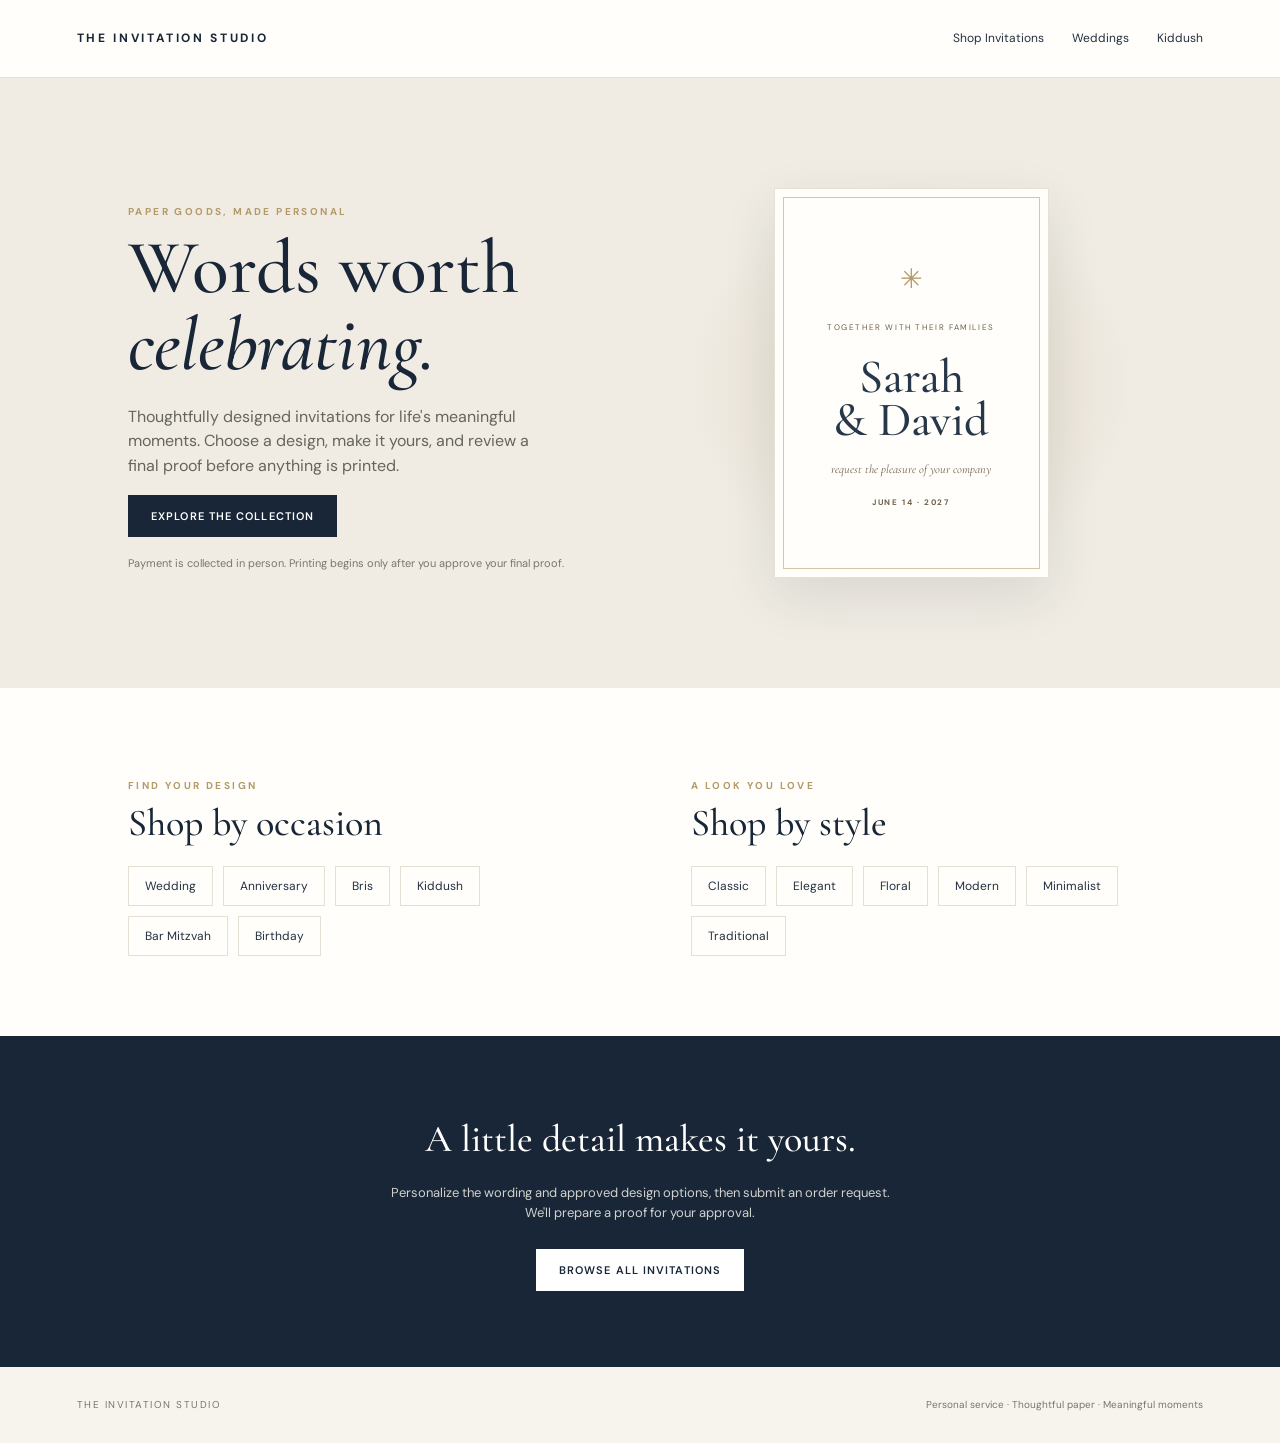
==== index.html @ a84685f5 "Initial commit" ====
<!doctype html>
<html lang="en"><head><meta charset="utf-8"><meta name="viewport" content="width=device-width,initial-scale=1">
<title>The Invitation Studio</title><link rel="stylesheet" href="assets/css/site.css"></head>
<body><header class="site-header"><a class="brand" href="index.html">THE INVITATION STUDIO</a><nav><a href="catalog/">Shop Invitations</a><a href="catalog/?occasion=Wedding">Weddings</a><a href="catalog/?occasion=Kiddush">Kiddush</a></nav></header>
<main><section class="hero"><div class="hero-copy"><p class="eyebrow">PAPER GOODS, MADE PERSONAL</p><h1>Words worth<br><em>celebrating.</em></h1><p>Thoughtfully designed invitations for life's meaningful moments. Choose a design, make it yours, and review a final proof before anything is printed.</p><a class="button" href="catalog/">Explore the collection</a><small>Payment is collected in person. Printing begins only after you approve your final proof.</small></div><div class="hero-art"><div class="hero-card"><div class="ornament">✳</div><span>TOGETHER WITH THEIR FAMILIES</span><strong>Sarah<br>&amp; David</strong><i>request the pleasure of your company</i><b>JUNE 14 · 2027</b></div></div></section>
<section class="browse"><div><p class="eyebrow">FIND YOUR DESIGN</p><h2>Shop by occasion</h2><div id="occasionLinks" class="link-grid"></div></div><div><p class="eyebrow">A LOOK YOU LOVE</p><h2>Shop by style</h2><div id="styleLinks" class="link-grid"></div></div></section>
<section class="bottom-cta"><h2>A little detail makes it yours.</h2><p>Personalize the wording and approved design options, then submit an order request. We'll prepare a proof for your approval.</p><a class="button button-light" href="catalog/">Browse all invitations</a></section></main>
<footer>THE INVITATION STUDIO <span>Personal service · Thoughtful paper · Meaningful moments</span></footer>
<script type="module" src="assets/js/home.js"></script></body></html>
---- assets/css/site.css ----
@import url('https://fonts.googleapis.com/css2?family=Cormorant+Garamond:wght@400;500;600;700&family=DM+Sans:wght@400;500;600;700&display=swap');
:root{--navy:#182638;--ink:#243142;--gold:#b49a68;--cream:#f7f4ee;--paper:#fffefa;--muted:#77766f;--line:#e5dfd4}*{box-sizing:border-box}body{margin:0;background:var(--cream);color:var(--ink);font-family:"DM Sans",sans-serif;line-height:1.55}.site-header{height:78px;padding:0 clamp(20px,6vw,88px);display:flex;align-items:center;justify-content:space-between;background:var(--paper);border-bottom:1px solid var(--line)}.brand{font-size:12px;letter-spacing:.22em;font-weight:700;color:var(--navy);text-decoration:none}.site-header nav{display:flex;gap:28px}.site-header nav a{font-size:12px;text-decoration:none;color:var(--ink)}h1,h2{font-family:"Cormorant Garamond",serif;font-weight:500;color:var(--navy);line-height:1.02}h1{font-size:clamp(44px,6vw,76px);margin:10px 0 20px}h2{font-size:38px;margin:8px 0 24px}.eyebrow{font-size:10px;letter-spacing:.24em;color:var(--gold);font-weight:700}.button{display:inline-block;border:0;background:var(--navy);color:white;text-decoration:none;padding:14px 23px;font:600 11px "DM Sans";letter-spacing:.1em;text-transform:uppercase;cursor:pointer}.button:hover{background:#30445d}.button-light{background:#fff;color:var(--navy)}.hero{min-height:610px;display:grid;grid-template-columns:1fr 1fr;align-items:center;padding:70px clamp(24px,10vw,150px);gap:60px;background:#f0ece4}.hero-copy{max-width:470px}.hero-copy>p:not(.eyebrow){color:#65645e;max-width:430px}.hero-copy small{display:block;margin-top:18px;color:var(--muted);font-size:11px}.hero-art{display:flex;justify-content:center;align-items:center;min-height:420px;background:radial-gradient(ellipse,#e4d9c7 0,transparent 68%)}.hero-card{width:275px;min-height:390px;background:#fffefa;box-shadow:0 18px 50px #1d2b381c;display:flex;flex-direction:column;align-items:center;justify-content:center;padding:30px;text-align:center;border:1px solid #e8e0d2;color:#6e604b;outline:1px solid #d6c6a9;outline-offset:-10px}.hero-card .ornament{font-size:27px;color:#b49a68}.hero-card span{font-size:8px;letter-spacing:.2em;margin:22px 0}.hero-card strong{font:500 48px/.9 "Cormorant Garamond";color:#27374a}.hero-card i{font:italic 12px "Cormorant Garamond";margin:20px}.hero-card b{font-size:8px;letter-spacing:.2em}.browse{display:grid;grid-template-columns:1fr 1fr;gap:8vw;padding:80px clamp(24px,10vw,150px);background:var(--paper)}.link-grid{display:flex;flex-wrap:wrap;gap:10px}.link-grid a{padding:11px 16px;border:1px solid var(--line);text-decoration:none;color:var(--ink);font:12px "DM Sans"}.link-grid a:hover{border-color:var(--gold)}.bottom-cta{text-align:center;padding:76px 20px;background:var(--navy);color:#e9e5dc}.bottom-cta h2{color:white}.bottom-cta p{max-width:520px;margin:0 auto 26px;color:#d1d1ce;font-size:13px}footer{padding:30px clamp(20px,6vw,88px);font-size:10px;letter-spacing:.15em;color:#77766f;display:flex;justify-content:space-between}footer span{letter-spacing:0}.page-wrap{max-width:1240px;margin:auto;padding:60px 28px 90px}.muted{color:var(--muted);font-size:12px}.message{padding:24px;background:var(--paper);text-align:center}.price{font:500 27px "Cormorant Garamond";color:var(--navy)}label{display:block;font-size:12px;color:#555;margin:0 0 14px}input,select,textarea{display:block;width:100%;margin-top:6px;padding:11px;border:1px solid var(--line);background:#fffefa;font:13px "DM Sans";color:var(--ink)}textarea{resize:vertical}@media(max-width:760px){.site-header{height:auto;min-height:70px;gap:15px}.site-header nav{gap:12px}.site-header nav a{font-size:10px}.hero{grid-template-columns:1fr;padding:55px 26px;gap:20px}.hero-art{min-height:390px}.browse{grid-template-columns:1fr;padding:55px 26px;gap:45px}footer{gap:10px;flex-direction:column}.page-wrap{padding:42px 18px 65px}}
.detail-layout{display:grid;grid-template-columns:1.2fr .8fr;gap:60px}.detail-pages{display:grid;grid-template-columns:repeat(2,minmax(0,1fr));gap:16px}.detail-pages .invitation-page{width:100%;aspect-ratio:2/3;box-shadow:0 5px 22px #0001}.detail-copy{padding:30px 0}.detail-copy h1{font-size:54px}.meta-list{border-top:1px solid var(--line);border-bottom:1px solid var(--line);padding:12px 0;margin:22px 0}.meta-list p{font-size:12px}@media(max-width:760px){.detail-layout{grid-template-columns:1fr}.detail-pages{gap:8px}}
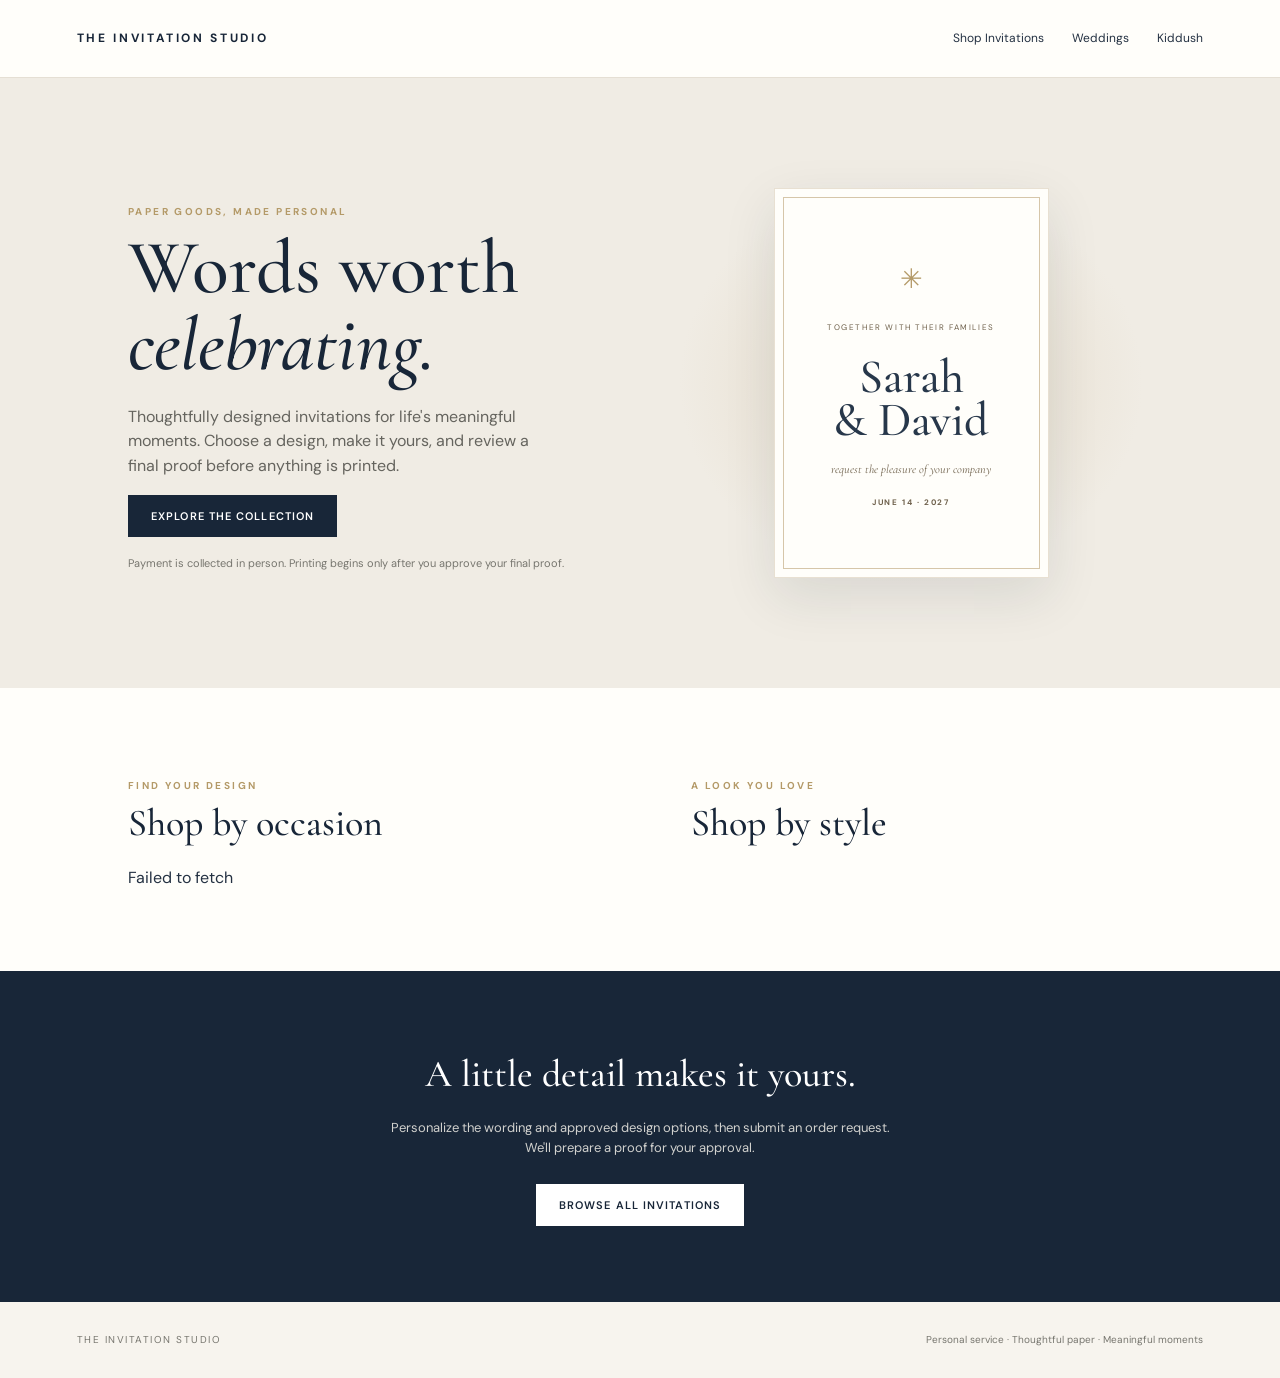
==== commit fd928be4: "adding preloading and cacheing" ====
--- a/index.html
+++ b/index.html
@@ -1,6 +1,6 @@
 <!doctype html>
 <html lang="en"><head><meta charset="utf-8"><meta name="viewport" content="width=device-width,initial-scale=1">
-<title>The Invitation Studio</title><link rel="stylesheet" href="assets/css/site.css"></head>
+<title>The Invitation Studio</title><link rel="stylesheet" href="assets/css/site.css"><link rel="prefetch" href="./catalog/" as="document"></head>
 <body><header class="site-header"><a class="brand" href="index.html">THE INVITATION STUDIO</a><nav><a href="catalog/">Shop Invitations</a><a href="catalog/?occasion=Wedding">Weddings</a><a href="catalog/?occasion=Kiddush">Kiddush</a></nav></header>
 <main><section class="hero"><div class="hero-copy"><p class="eyebrow">PAPER GOODS, MADE PERSONAL</p><h1>Words worth<br><em>celebrating.</em></h1><p>Thoughtfully designed invitations for life's meaningful moments. Choose a design, make it yours, and review a final proof before anything is printed.</p><a class="button" href="catalog/">Explore the collection</a><small>Payment is collected in person. Printing begins only after you approve your final proof.</small></div><div class="hero-art"><div class="hero-card"><div class="ornament">✳</div><span>TOGETHER WITH THEIR FAMILIES</span><strong>Sarah<br>&amp; David</strong><i>request the pleasure of your company</i><b>JUNE 14 · 2027</b></div></div></section>
 <section class="browse"><div><p class="eyebrow">FIND YOUR DESIGN</p><h2>Shop by occasion</h2><div id="occasionLinks" class="link-grid"></div></div><div><p class="eyebrow">A LOOK YOU LOVE</p><h2>Shop by style</h2><div id="styleLinks" class="link-grid"></div></div></section>
--- a/assets/css/site.css
+++ b/assets/css/site.css
@@ -1,3 +1,121 @@
 @import url('https://fonts.googleapis.com/css2?family=Cormorant+Garamond:wght@400;500;600;700&family=DM+Sans:wght@400;500;600;700&display=swap');
 :root{--navy:#182638;--ink:#243142;--gold:#b49a68;--cream:#f7f4ee;--paper:#fffefa;--muted:#77766f;--line:#e5dfd4}*{box-sizing:border-box}body{margin:0;background:var(--cream);color:var(--ink);font-family:"DM Sans",sans-serif;line-height:1.55}.site-header{height:78px;padding:0 clamp(20px,6vw,88px);display:flex;align-items:center;justify-content:space-between;background:var(--paper);border-bottom:1px solid var(--line)}.brand{font-size:12px;letter-spacing:.22em;font-weight:700;color:var(--navy);text-decoration:none}.site-header nav{display:flex;gap:28px}.site-header nav a{font-size:12px;text-decoration:none;color:var(--ink)}h1,h2{font-family:"Cormorant Garamond",serif;font-weight:500;color:var(--navy);line-height:1.02}h1{font-size:clamp(44px,6vw,76px);margin:10px 0 20px}h2{font-size:38px;margin:8px 0 24px}.eyebrow{font-size:10px;letter-spacing:.24em;color:var(--gold);font-weight:700}.button{display:inline-block;border:0;background:var(--navy);color:white;text-decoration:none;padding:14px 23px;font:600 11px "DM Sans";letter-spacing:.1em;text-transform:uppercase;cursor:pointer}.button:hover{background:#30445d}.button-light{background:#fff;color:var(--navy)}.hero{min-height:610px;display:grid;grid-template-columns:1fr 1fr;align-items:center;padding:70px clamp(24px,10vw,150px);gap:60px;background:#f0ece4}.hero-copy{max-width:470px}.hero-copy>p:not(.eyebrow){color:#65645e;max-width:430px}.hero-copy small{display:block;margin-top:18px;color:var(--muted);font-size:11px}.hero-art{display:flex;justify-content:center;align-items:center;min-height:420px;background:radial-gradient(ellipse,#e4d9c7 0,transparent 68%)}.hero-card{width:275px;min-height:390px;background:#fffefa;box-shadow:0 18px 50px #1d2b381c;display:flex;flex-direction:column;align-items:center;justify-content:center;padding:30px;text-align:center;border:1px solid #e8e0d2;color:#6e604b;outline:1px solid #d6c6a9;outline-offset:-10px}.hero-card .ornament{font-size:27px;color:#b49a68}.hero-card span{font-size:8px;letter-spacing:.2em;margin:22px 0}.hero-card strong{font:500 48px/.9 "Cormorant Garamond";color:#27374a}.hero-card i{font:italic 12px "Cormorant Garamond";margin:20px}.hero-card b{font-size:8px;letter-spacing:.2em}.browse{display:grid;grid-template-columns:1fr 1fr;gap:8vw;padding:80px clamp(24px,10vw,150px);background:var(--paper)}.link-grid{display:flex;flex-wrap:wrap;gap:10px}.link-grid a{padding:11px 16px;border:1px solid var(--line);text-decoration:none;color:var(--ink);font:12px "DM Sans"}.link-grid a:hover{border-color:var(--gold)}.bottom-cta{text-align:center;padding:76px 20px;background:var(--navy);color:#e9e5dc}.bottom-cta h2{color:white}.bottom-cta p{max-width:520px;margin:0 auto 26px;color:#d1d1ce;font-size:13px}footer{padding:30px clamp(20px,6vw,88px);font-size:10px;letter-spacing:.15em;color:#77766f;display:flex;justify-content:space-between}footer span{letter-spacing:0}.page-wrap{max-width:1240px;margin:auto;padding:60px 28px 90px}.muted{color:var(--muted);font-size:12px}.message{padding:24px;background:var(--paper);text-align:center}.price{font:500 27px "Cormorant Garamond";color:var(--navy)}label{display:block;font-size:12px;color:#555;margin:0 0 14px}input,select,textarea{display:block;width:100%;margin-top:6px;padding:11px;border:1px solid var(--line);background:#fffefa;font:13px "DM Sans";color:var(--ink)}textarea{resize:vertical}@media(max-width:760px){.site-header{height:auto;min-height:70px;gap:15px}.site-header nav{gap:12px}.site-header nav a{font-size:10px}.hero{grid-template-columns:1fr;padding:55px 26px;gap:20px}.hero-art{min-height:390px}.browse{grid-template-columns:1fr;padding:55px 26px;gap:45px}footer{gap:10px;flex-direction:column}.page-wrap{padding:42px 18px 65px}}
-.detail-layout{display:grid;grid-template-columns:1.2fr .8fr;gap:60px}.detail-pages{display:grid;grid-template-columns:repeat(2,minmax(0,1fr));gap:16px}.detail-pages .invitation-page{width:100%;aspect-ratio:2/3;box-shadow:0 5px 22px #0001}.detail-copy{padding:30px 0}.detail-copy h1{font-size:54px}.meta-list{border-top:1px solid var(--line);border-bottom:1px solid var(--line);padding:12px 0;margin:22px 0}.meta-list p{font-size:12px}@media(max-width:760px){.detail-layout{grid-template-columns:1fr}.detail-pages{gap:8px}}
+
+.detail-layout {
+  display: grid;
+  grid-template-columns: minmax(0, 1.2fr) minmax(280px, 0.8fr);
+  gap: 60px;
+  align-items: start;
+}
+
+.detail-layout > div {
+  min-width: 0;
+  width: 100%;
+}
+
+.detail-pages {
+  display: grid;
+  grid-template-columns: repeat(2, minmax(0, 1fr));
+  gap: 16px;
+  width: 100%;
+  min-width: 0;
+}
+
+.detail-pages .invitation-page {
+  width: 100%;
+  max-width: 100%;
+  min-width: 0;
+  aspect-ratio: 2 / 3;
+  box-shadow: 0 5px 22px #0001;
+}
+
+.detail-copy {
+  min-width: 0;
+  padding: 30px 0;
+}
+
+.detail-copy h1 {
+  font-size: 54px;
+}
+
+.meta-list {
+  border-top: 1px solid var(--line);
+  border-bottom: 1px solid var(--line);
+  padding: 12px 0;
+  margin: 22px 0;
+}
+
+.meta-list p {
+  font-size: 12px;
+}
+
+@media (max-width: 760px) {
+  .detail-layout {
+    grid-template-columns: minmax(0, 1fr);
+    gap: 30px;
+  }
+
+  .detail-pages {
+    gap: 8px;
+  }
+}
+.price-note,
+.detail-copy .muted {
+  line-height: 1.5;
+}
+
+.catalog-info small {
+  display: block;
+  margin-top: -6px;
+  margin-bottom: 14px;
+}
+
+/* Invitation details preview layout */
+
+.detail-layout {
+    grid-template-columns: minmax(0, 1fr) minmax(280px, 0.8fr);
+}
+
+.detail-layout > div {
+    min-width: 0;
+    overflow: hidden;
+}
+
+.detail-pages {
+    display: flex;
+    flex-wrap: wrap;
+    align-items: flex-start;
+    gap: 16px;
+    width: 100%;
+    min-width: 0;
+}
+
+
+.detail-pages > .invitation-page {
+    flex: 0 0 calc(50% - 8px);
+    width: 0 !important;
+    min-width: 0;
+    max-width: 100%;
+    height: auto !important;
+    aspect-ratio: 2 / 3;
+    position: relative;
+    overflow: hidden;
+}
+
+.detail-pages > .invitation-page > svg {
+    display: block;
+    width: 100%;
+    height: 100%;
+}
+
+.detail-copy {
+    position: relative;
+    z-index: 1;
+    min-width: 0;
+}
+
+@media (max-width: 760px) {
+    .detail-pages {
+        gap: 8px;
+    }
+}
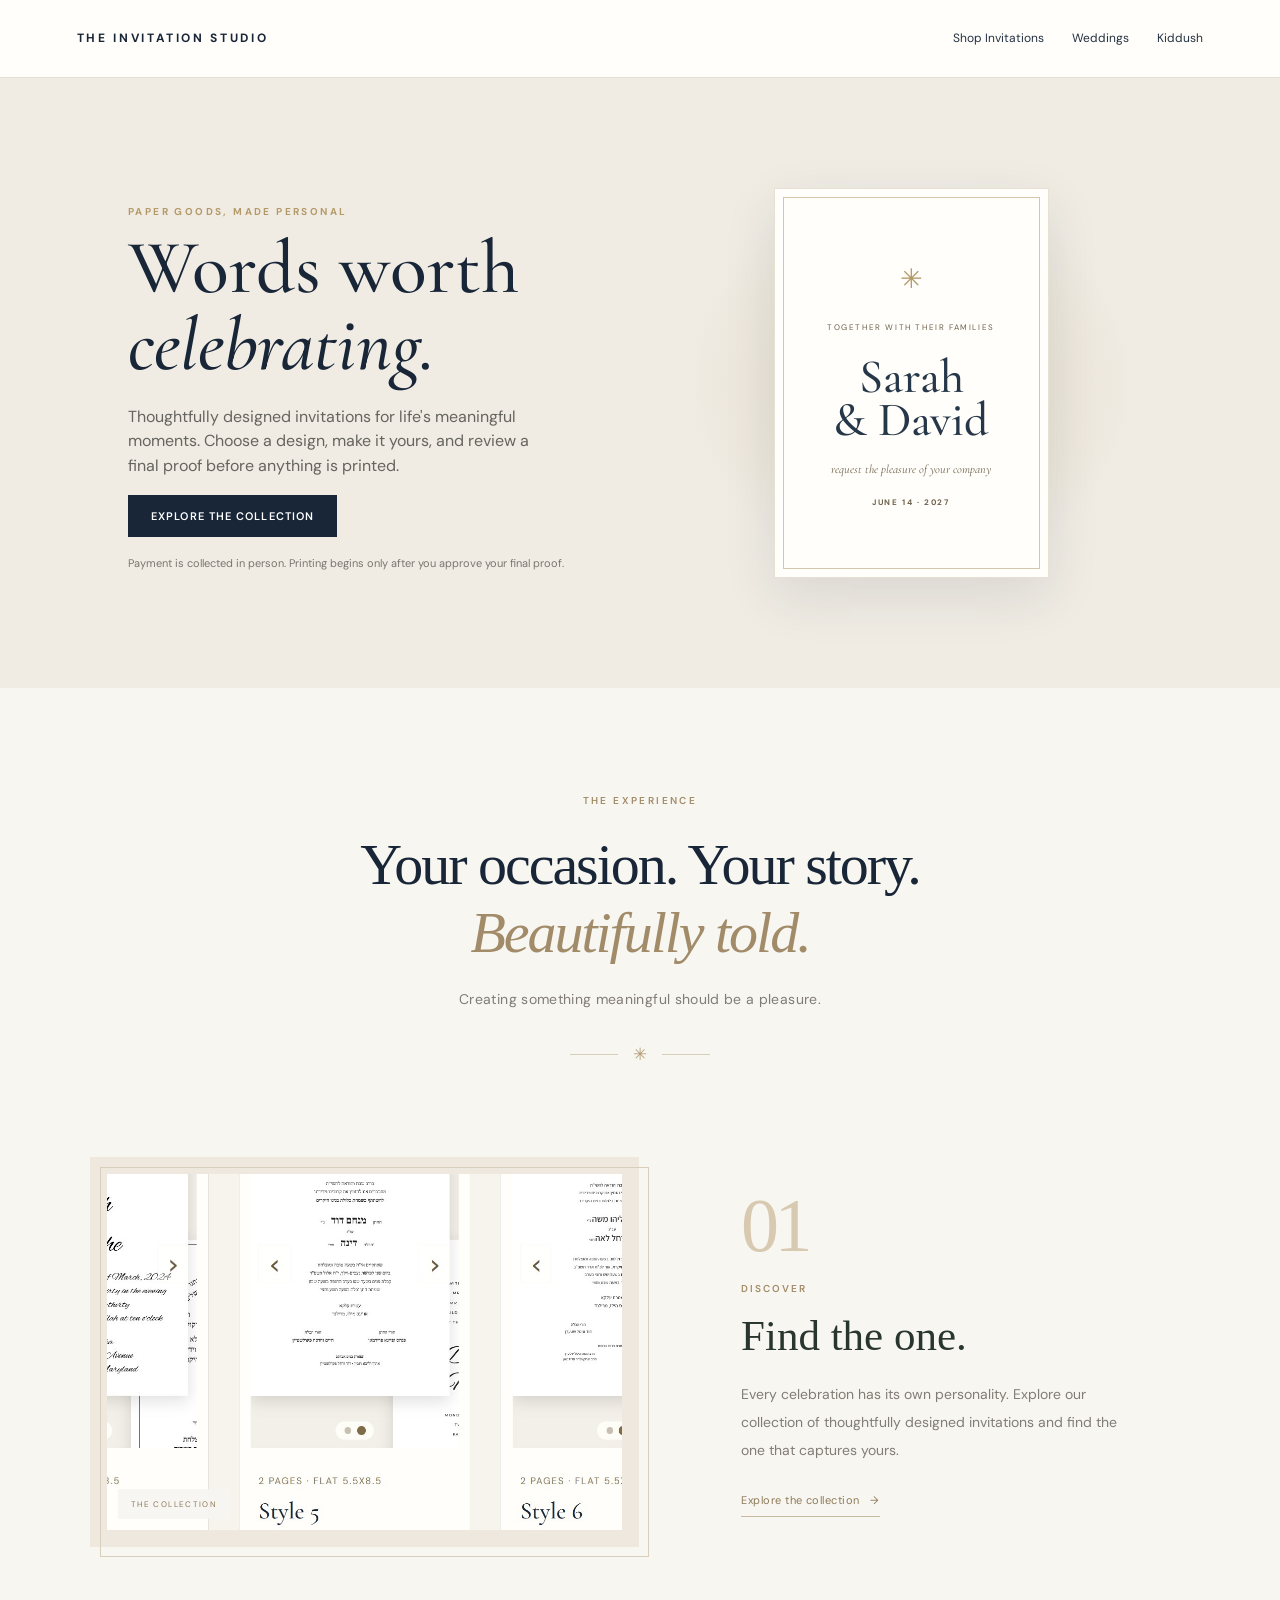
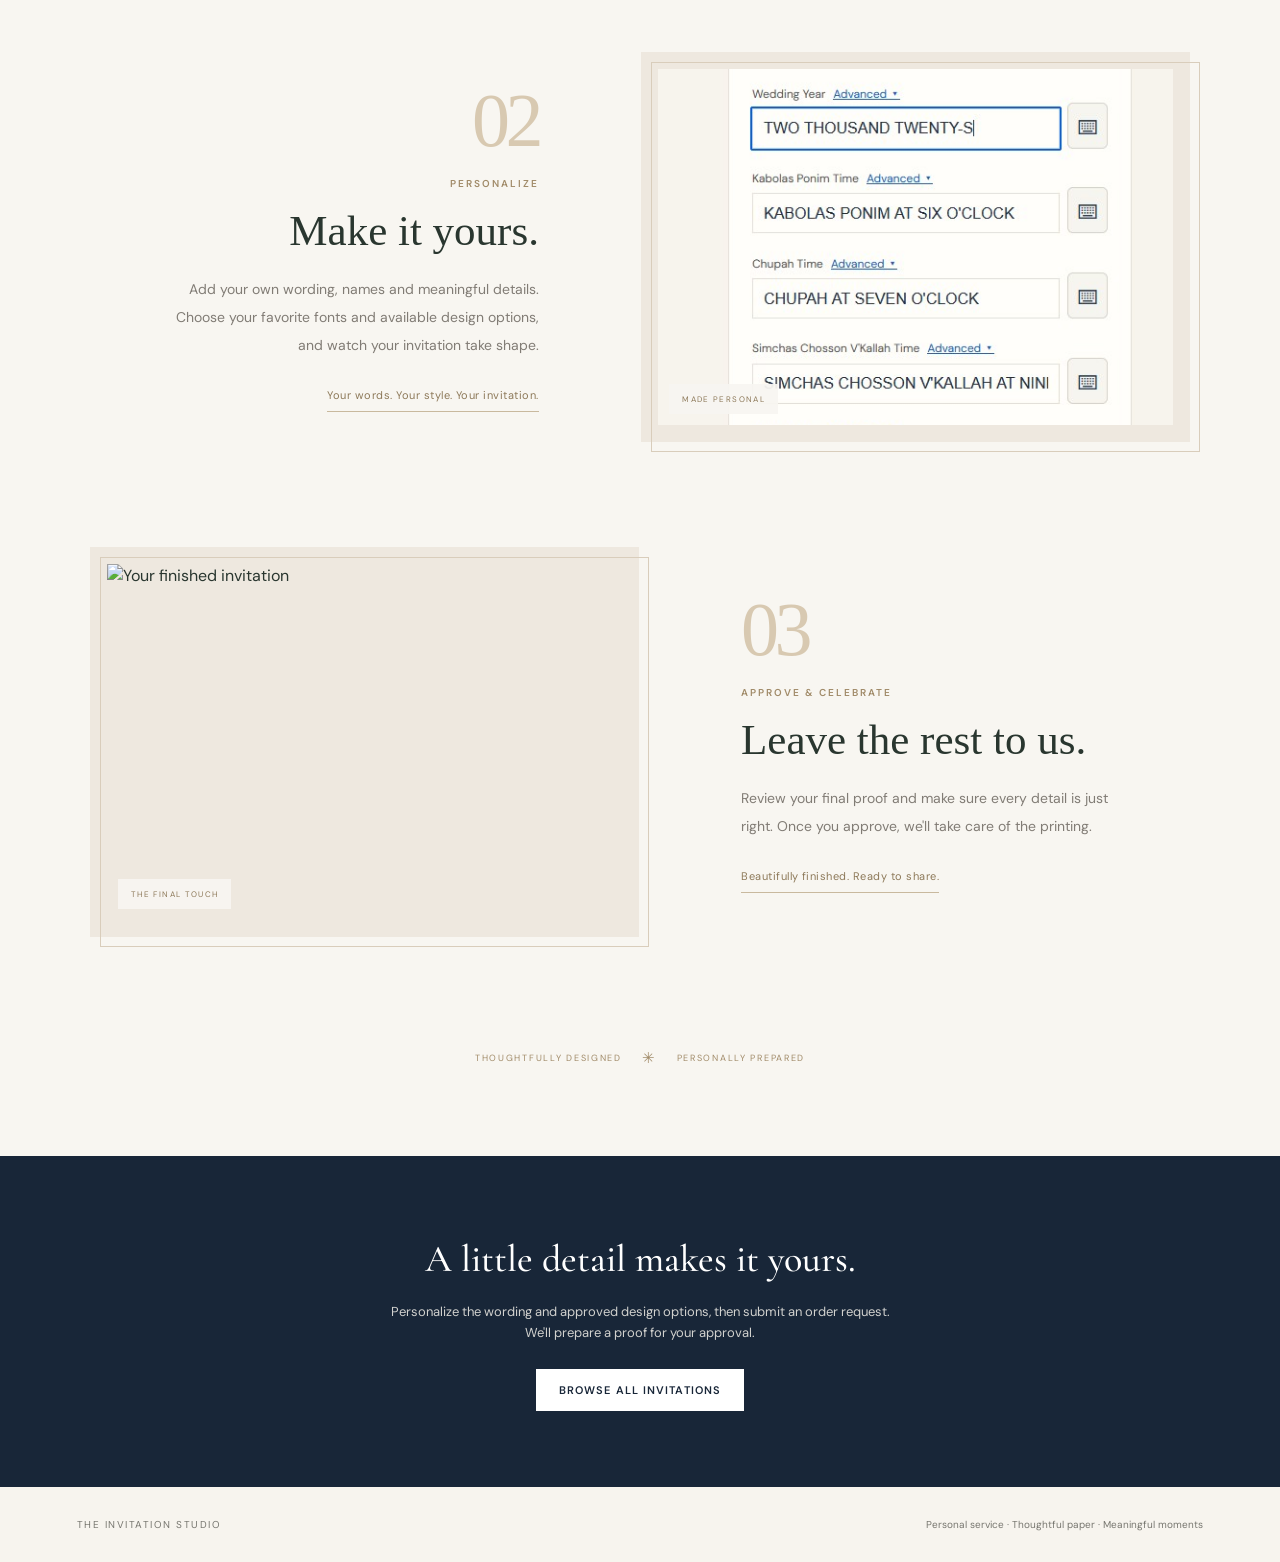
==== commit 931a9f3b: "fix line issues. and edit home page" ====
--- a/index.html
+++ b/index.html
@@ -3,7 +3,107 @@
 <title>The Invitation Studio</title><link rel="stylesheet" href="assets/css/site.css"><link rel="prefetch" href="./catalog/" as="document"></head>
 <body><header class="site-header"><a class="brand" href="index.html">THE INVITATION STUDIO</a><nav><a href="catalog/">Shop Invitations</a><a href="catalog/?occasion=Wedding">Weddings</a><a href="catalog/?occasion=Kiddush">Kiddush</a></nav></header>
 <main><section class="hero"><div class="hero-copy"><p class="eyebrow">PAPER GOODS, MADE PERSONAL</p><h1>Words worth<br><em>celebrating.</em></h1><p>Thoughtfully designed invitations for life's meaningful moments. Choose a design, make it yours, and review a final proof before anything is printed.</p><a class="button" href="catalog/">Explore the collection</a><small>Payment is collected in person. Printing begins only after you approve your final proof.</small></div><div class="hero-art"><div class="hero-card"><div class="ornament">✳</div><span>TOGETHER WITH THEIR FAMILIES</span><strong>Sarah<br>&amp; David</strong><i>request the pleasure of your company</i><b>JUNE 14 · 2027</b></div></div></section>
-<section class="browse"><div><p class="eyebrow">FIND YOUR DESIGN</p><h2>Shop by occasion</h2><div id="occasionLinks" class="link-grid"></div></div><div><p class="eyebrow">A LOOK YOU LOVE</p><h2>Shop by style</h2><div id="styleLinks" class="link-grid"></div></div></section>
+
+
+
+<section class="journey">
+
+    <div class="journey-heading">
+        <span class="journey-eyebrow">THE EXPERIENCE</span>
+        <h2>Your occasion. Your story.<br>
+            <em>Beautifully told.</em>
+        </h2>
+        <p>Creating something meaningful should be a pleasure.</p>
+        <div class="journey-divider">
+            <span>✳</span>
+        </div>
+    </div>
+
+    <div class="journey-steps">
+
+        <!-- STEP 1 -->
+        <article class="journey-step">
+            <div class="journey-image">
+                <img src="assets/images/1.jpg"
+                     alt="Explore our invitation collection">
+                <span class="image-caption">THE COLLECTION</span>
+            </div>
+
+            <div class="journey-copy">
+                <span class="journey-number">01</span>
+                <span class="journey-label">DISCOVER</span>
+                <h3>Find the one.</h3>
+                <p>
+                    Every celebration has its own personality.
+                    Explore our collection of thoughtfully
+                    designed invitations and find the one
+                    that captures yours.
+                </p>
+                <a href="catalog/" class="journey-link">
+                    Explore the collection <span>→</span>
+                </a>
+            </div>
+        </article>
+
+        <!-- STEP 2 -->
+        <article class="journey-step reverse">
+            <div class="journey-image">
+                <img src="assets/images/2.jpg"
+                     alt="Personalize your invitation">
+                <span class="image-caption">MADE PERSONAL</span>
+            </div>
+
+            <div class="journey-copy">
+                <span class="journey-number">02</span>
+                <span class="journey-label">PERSONALIZE</span>
+                <h3>Make it yours.</h3>
+                <p>
+                    Add your own wording, names and meaningful
+                    details. Choose your favorite fonts and
+                    available design options, and watch your
+                    invitation take shape.
+                </p>
+                <span class="journey-link">
+                    Your words. Your style. Your invitation.
+                </span>
+            </div>
+        </article>
+
+        <!-- STEP 3 -->
+        <article class="journey-step">
+            <div class="journey-image">
+                <img src="assets/images/3.jpg"
+                     alt="Your finished invitation">
+                <span class="image-caption">THE FINAL TOUCH</span>
+            </div>
+
+            <div class="journey-copy">
+                <span class="journey-number">03</span>
+                <span class="journey-label">APPROVE & CELEBRATE</span>
+                <h3>Leave the rest to us.</h3>
+                <p>
+                    Review your final proof and make sure
+                    every detail is just right. Once you
+                    approve, we'll take care of the printing.
+                </p>
+                <span class="journey-link">
+                    Beautifully finished. Ready to share.
+                </span>
+            </div>
+        </article>
+
+    </div>
+
+    <div class="journey-footer">
+        <span>THOUGHTFULLY DESIGNED</span>
+        <i>✳</i>
+        <span>PERSONALLY PREPARED</span>
+    </div>
+
+</section>
+
+
+    
 <section class="bottom-cta"><h2>A little detail makes it yours.</h2><p>Personalize the wording and approved design options, then submit an order request. We'll prepare a proof for your approval.</p><a class="button button-light" href="catalog/">Browse all invitations</a></section></main>
 <footer>THE INVITATION STUDIO <span>Personal service · Thoughtful paper · Meaningful moments</span></footer>
 <script type="module" src="assets/js/home.js"></script></body></html>
--- a/assets/css/site.css
+++ b/assets/css/site.css
@@ -119,3 +119,314 @@
         gap: 8px;
     }
 }
+
+
+
+/* ==========================================
+   THE INVITATION JOURNEY
+========================================== */
+
+.journey {
+    background: #f8f6f1;
+    padding: 105px 7% 85px;
+    overflow: hidden;
+    color: #29362f;
+}
+
+/* Heading */
+
+.journey-heading {
+    text-align: center;
+    max-width: 760px;
+    margin: 0 auto 90px;
+}
+
+.journey-eyebrow {
+    display: block;
+    color: #a18b69;
+    font-size: 10px;
+    letter-spacing: .24em;
+    font-weight: 600;
+    margin-bottom: 22px;
+}
+
+.journey-heading h2 {
+    font-family: Georgia, serif;
+    font-size: clamp(36px, 5vw, 58px);
+    line-height: 1.18;
+    font-weight: 400;
+    margin: 0;
+    letter-spacing: -.035em;
+}
+
+.journey-heading h2 em {
+    color: #a18b69;
+    font-weight: 400;
+}
+
+.journey-heading > p {
+    color: #817c75;
+    font-size: 14px;
+    margin-top: 22px;
+    letter-spacing: .025em;
+}
+
+.journey-divider {
+    display: flex;
+    align-items: center;
+    justify-content: center;
+    gap: 15px;
+    margin-top: 30px;
+    color: #b49c75;
+    font-size: 17px;
+}
+
+.journey-divider::before,
+.journey-divider::after {
+    content: "";
+    width: 48px;
+    height: 1px;
+    background: #d9cdbb;
+}
+
+/* Steps */
+
+.journey-steps {
+    max-width: 1100px;
+    margin: 0 auto;
+    display: flex;
+    flex-direction: column;
+    gap: 105px;
+}
+
+.journey-step {
+    display: grid;
+    grid-template-columns: 1.1fr .9fr;
+    align-items: center;
+    gap: clamp(45px, 8vw, 110px);
+}
+
+.journey-step.reverse {
+    grid-template-columns: .9fr 1.1fr;
+}
+
+.journey-step.reverse .journey-image {
+    order: 2;
+}
+
+.journey-step.reverse .journey-copy {
+    order: 1;
+    text-align: right;
+    align-items: flex-end;
+}
+
+/* Images */
+
+.journey-image {
+    position: relative;
+    height: 390px;
+    background: #eee8df;
+    padding: 17px;
+    box-sizing: border-box;
+}
+
+.journey-image::before {
+    content: "";
+    position: absolute;
+    inset: 0;
+    border: 1px solid #d9cdbb;
+    transform: translate(10px, 10px);
+    pointer-events: none;
+}
+
+.journey-image img {
+    position: relative;
+    display: block;
+    width: 100%;
+    height: 100%;
+    object-fit: cover;
+    object-position: center;
+    z-index: 1;
+}
+
+.image-caption {
+    position: absolute;
+    z-index: 2;
+    bottom: 28px;
+    left: 28px;
+    background: rgba(248, 246, 241, .93);
+    color: #8d7959;
+    padding: 9px 13px;
+    font-size: 8px;
+    letter-spacing: .17em;
+}
+
+/* Text */
+
+.journey-copy {
+    display: flex;
+    flex-direction: column;
+    align-items: flex-start;
+}
+
+.journey-number {
+    font-family: Georgia, serif;
+    font-size: 76px;
+    line-height: 1;
+    font-weight: 400;
+    color: #d8c9b1;
+    letter-spacing: -.06em;
+    margin-bottom: 18px;
+}
+
+.journey-label {
+    color: #a18b69;
+    font-size: 10px;
+    letter-spacing: .2em;
+    font-weight: 600;
+    margin-bottom: 14px;
+}
+
+.journey-copy h3 {
+    font-family: Georgia, serif;
+    font-size: clamp(30px, 3.4vw, 43px);
+    font-weight: 400;
+    line-height: 1.15;
+    margin: 0 0 20px;
+    color: #29362f;
+}
+
+.journey-copy p {
+    max-width: 390px;
+    font-size: 14px;
+    line-height: 2;
+    color: #817c75;
+    margin: 0;
+}
+
+.journey-link {
+    display: inline-block;
+    margin-top: 28px;
+    color: #8d7959;
+    font-size: 11px;
+    letter-spacing: .045em;
+    text-decoration: none;
+    padding-bottom: 7px;
+    border-bottom: 1px solid #c9b99e;
+}
+
+.journey-link span {
+    padding-left: 7px;
+    transition: transform .2s ease;
+}
+
+a.journey-link:hover span {
+    display: inline-block;
+    transform: translateX(4px);
+}
+
+/* Footer */
+
+.journey-footer {
+    display: flex;
+    justify-content: center;
+    align-items: center;
+    gap: 20px;
+    margin: 110px auto 0;
+    color: #a18b69;
+    font-size: 9px;
+    letter-spacing: .19em;
+}
+
+.journey-footer i {
+    font-style: normal;
+    font-size: 15px;
+}
+
+/* Tablet */
+
+@media (max-width: 800px) {
+    .journey {
+        padding-left: 6%;
+        padding-right: 6%;
+    }
+
+    .journey-step,
+    .journey-step.reverse {
+        gap: 35px;
+        grid-template-columns: 1fr 1fr;
+    }
+
+    .journey-image {
+        height: 310px;
+    }
+
+    .journey-number {
+        font-size: 60px;
+    }
+}
+
+/* Mobile */
+
+@media (max-width: 600px) {
+    .journey {
+        padding: 75px 7% 65px;
+    }
+
+    .journey-heading {
+        margin-bottom: 65px;
+    }
+
+    .journey-heading h2 {
+        font-size: 37px;
+    }
+
+    .journey-steps {
+        gap: 65px;
+    }
+
+    .journey-step,
+    .journey-step.reverse {
+        display: flex;
+        flex-direction: column;
+        gap: 25px;
+        align-items: stretch;
+    }
+
+    .journey-step.reverse .journey-image,
+    .journey-step.reverse .journey-copy {
+        order: initial;
+    }
+
+    .journey-step.reverse .journey-copy {
+        text-align: left;
+        align-items: flex-start;
+    }
+
+    .journey-image {
+        height: 340px;
+        width: calc(100% - 10px);
+        margin-right: 10px;
+    }
+
+    .journey-number {
+        font-size: 58px;
+        margin-bottom: 12px;
+    }
+
+    .journey-copy h3 {
+        font-size: 34px;
+    }
+
+    .journey-copy p {
+        max-width: 100%;
+    }
+
+    .journey-footer {
+        flex-wrap: wrap;
+        gap: 12px;
+        margin-top: 75px;
+        font-size: 8px;
+    }
+}
+
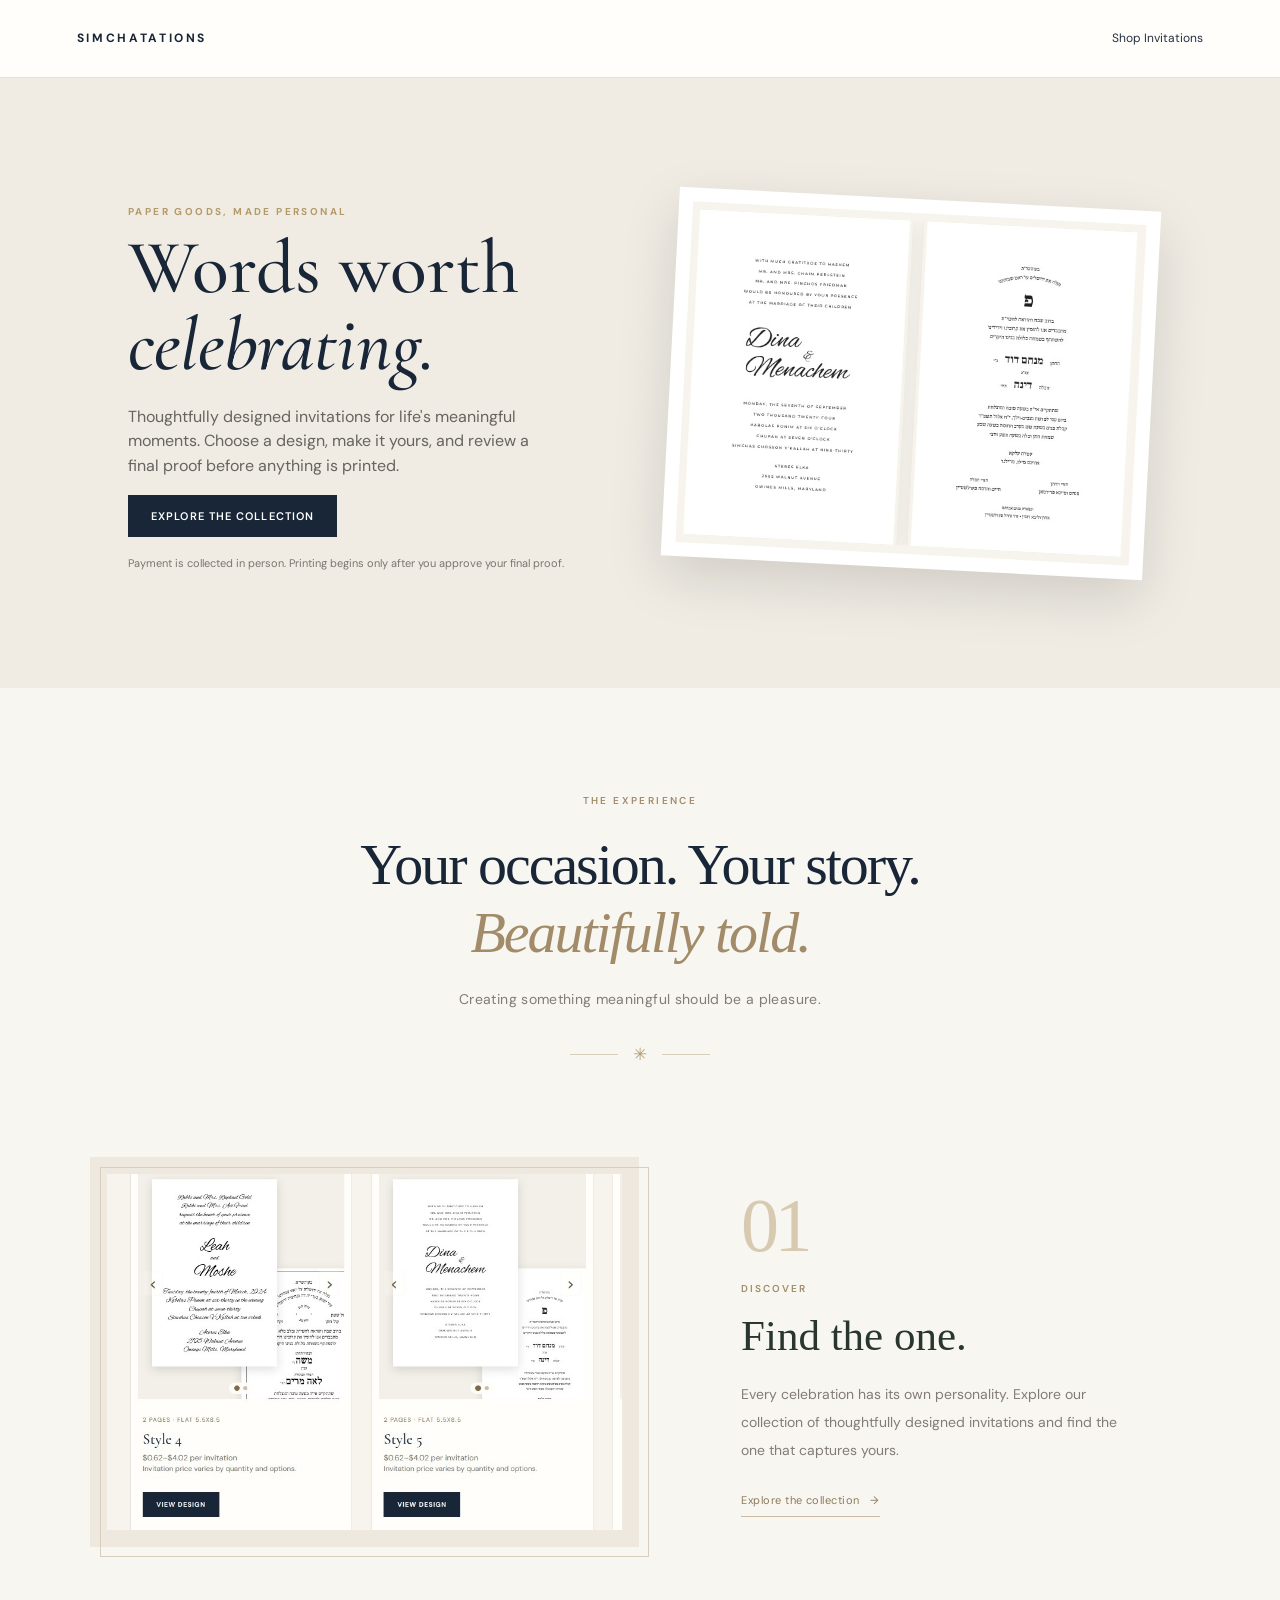
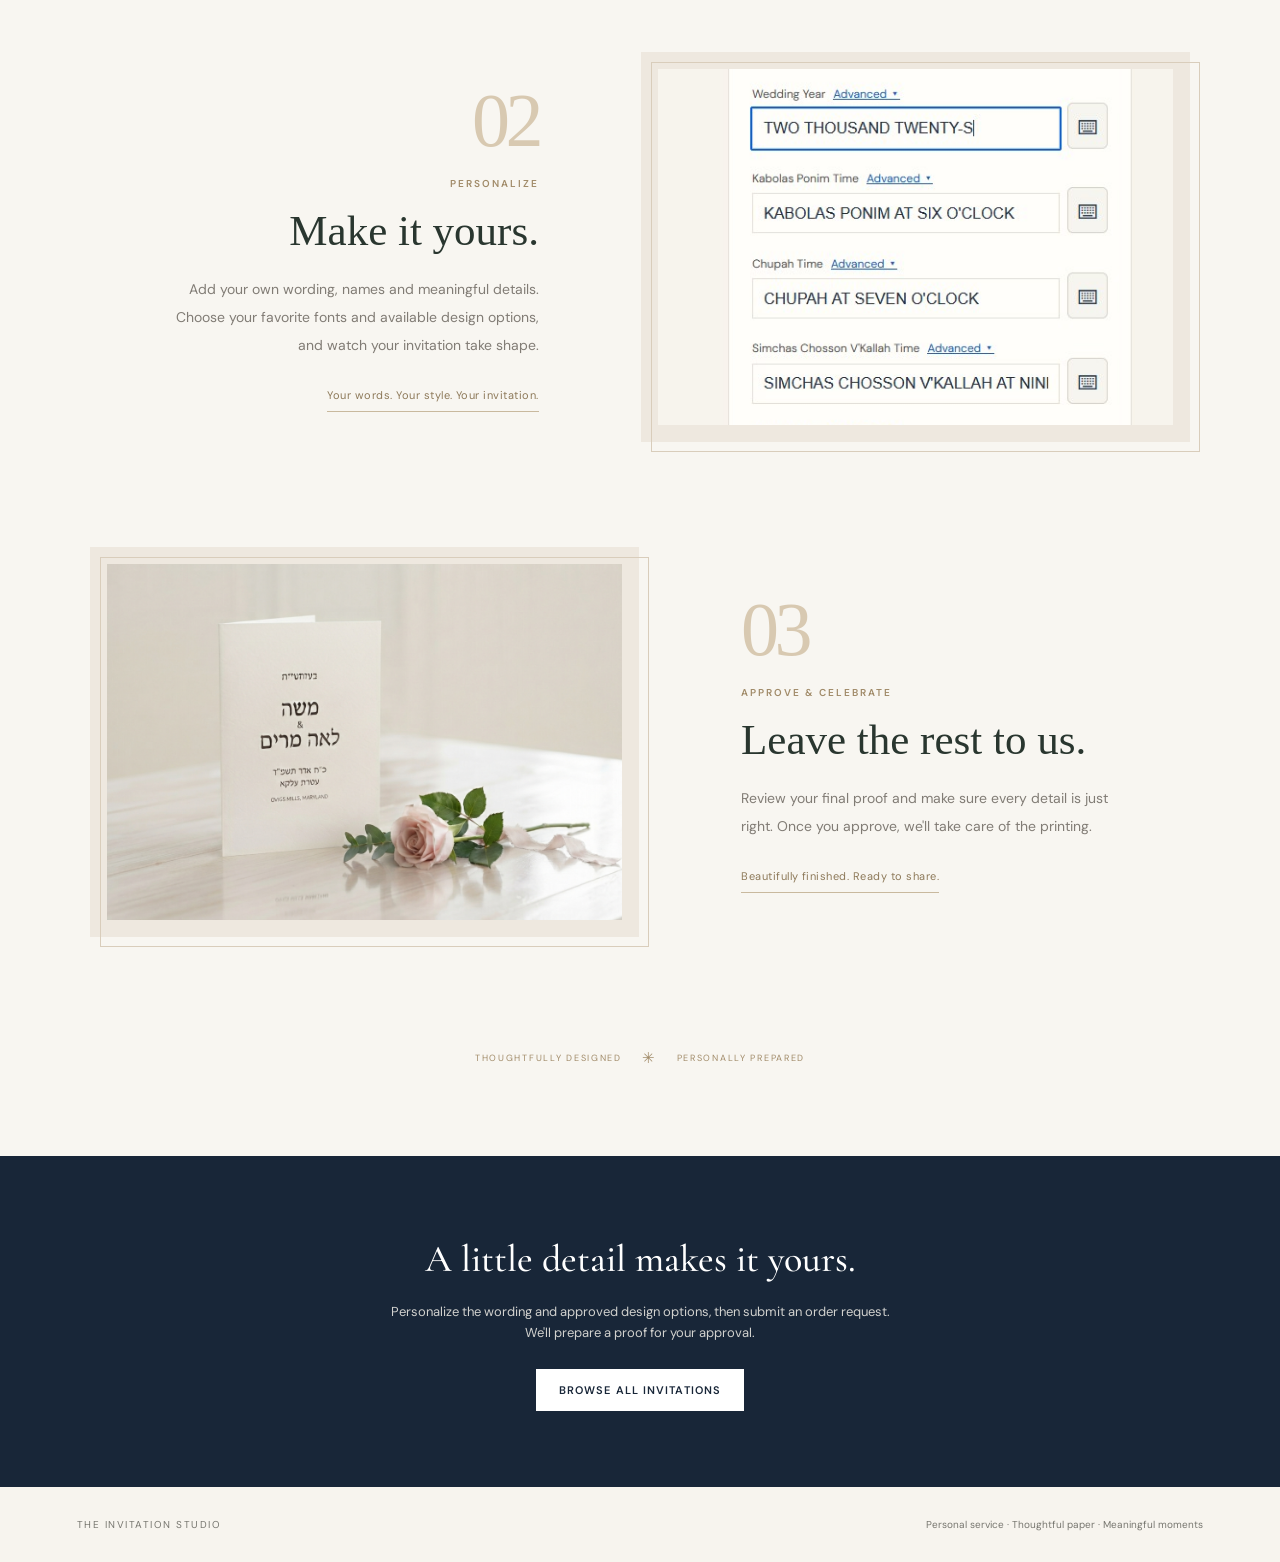
==== commit a8f910b8: "home page stuff" ====
--- a/index.html
+++ b/index.html
@@ -1,109 +1,126 @@
 <!doctype html>
-<html lang="en"><head><meta charset="utf-8"><meta name="viewport" content="width=device-width,initial-scale=1">
-<title>The Invitation Studio</title><link rel="stylesheet" href="assets/css/site.css"><link rel="prefetch" href="./catalog/" as="document"></head>
-<body><header class="site-header"><a class="brand" href="index.html">THE INVITATION STUDIO</a><nav><a href="catalog/">Shop Invitations</a><a href="catalog/?occasion=Wedding">Weddings</a><a href="catalog/?occasion=Kiddush">Kiddush</a></nav></header>
-<main><section class="hero"><div class="hero-copy"><p class="eyebrow">PAPER GOODS, MADE PERSONAL</p><h1>Words worth<br><em>celebrating.</em></h1><p>Thoughtfully designed invitations for life's meaningful moments. Choose a design, make it yours, and review a final proof before anything is printed.</p><a class="button" href="catalog/">Explore the collection</a><small>Payment is collected in person. Printing begins only after you approve your final proof.</small></div><div class="hero-art"><div class="hero-card"><div class="ornament">✳</div><span>TOGETHER WITH THEIR FAMILIES</span><strong>Sarah<br>&amp; David</strong><i>request the pleasure of your company</i><b>JUNE 14 · 2027</b></div></div></section>
+<html lang="en">
+    <head>
+        <meta charset="utf-8" />
+        <meta name="viewport" content="width=device-width,initial-scale=1" />
+        <title>Simchatations</title>
+        <link rel="stylesheet" href="assets/css/site.css" />
+        <link rel="prefetch" href="./catalog/" as="document" />
+    </head>
+    <body>
+        <header class="site-header">
+            <a class="brand" href="index.html">SIMCHATATIONS</a>
+            <nav><a href="catalog/">Shop Invitations</a></nav>
+        </header>
+        <main>
+            <section class="hero">
+                <div class="hero-copy">
+                    <p class="eyebrow">PAPER GOODS, MADE PERSONAL</p>
+                    <h1>Words worth<br /><em>celebrating.</em></h1>
+                    <p>
+                        Thoughtfully designed invitations for life's meaningful moments. Choose a design, make it yours,
+                        and review a final proof before anything is printed.
+                    </p>
+                    <a class="button" href="catalog/">Explore the collection</a
+                    ><small>Payment is collected in person. Printing begins only after you approve your final proof.</small
+                    >
+                </div>
+<div class="hero-art">
+    <div class="hero-card-image">
+        <img
+            src="assets/images/hero-invite.jpg"
+            alt="Featured invitation design"
+        >
+    </div>
+</div>
+            </section>
 
+            <section class="journey">
+                <div class="journey-heading">
+                    <span class="journey-eyebrow">THE EXPERIENCE</span>
+                    <h2>
+                        Your occasion. Your story.<br />
+                        <em>Beautifully told.</em>
+                    </h2>
+                    <p>Creating something meaningful should be a pleasure.</p>
+                    <div class="journey-divider">
+                        <span>✳</span>
+                    </div>
+                </div>
 
+                <div class="journey-steps">
+                    <!-- STEP 1 -->
+                    <article class="journey-step">
+                        <div class="journey-image">
+                            <img src="assets/images/1.jpg" alt="Explore our invitation collection" />
+                        </div>
 
-<section class="journey">
+                        <div class="journey-copy">
+                            <span class="journey-number">01</span>
+                            <span class="journey-label">DISCOVER</span>
+                            <h3>Find the one.</h3>
+                            <p>
+                                Every celebration has its own personality. Explore our collection of thoughtfully
+                                designed invitations and find the one that captures yours.
+                            </p>
+                            <a href="catalog/" class="journey-link"> Explore the collection <span>→</span> </a>
+                        </div>
+                    </article>
 
-    <div class="journey-heading">
-        <span class="journey-eyebrow">THE EXPERIENCE</span>
-        <h2>Your occasion. Your story.<br>
-            <em>Beautifully told.</em>
-        </h2>
-        <p>Creating something meaningful should be a pleasure.</p>
-        <div class="journey-divider">
-            <span>✳</span>
-        </div>
-    </div>
+                    <!-- STEP 2 -->
+                    <article class="journey-step reverse">
+                        <div class="journey-image">
+                            <img src="assets/images/2.jpg" alt="Personalize your invitation" />
+                        </div>
 
-    <div class="journey-steps">
+                        <div class="journey-copy">
+                            <span class="journey-number">02</span>
+                            <span class="journey-label">PERSONALIZE</span>
+                            <h3>Make it yours.</h3>
+                            <p>
+                                Add your own wording, names and meaningful details. Choose your favorite fonts and
+                                available design options, and watch your invitation take shape.
+                            </p>
+                            <span class="journey-link"> Your words. Your style. Your invitation. </span>
+                        </div>
+                    </article>
 
-        <!-- STEP 1 -->
-        <article class="journey-step">
-            <div class="journey-image">
-                <img src="assets/images/1.jpg"
-                     alt="Explore our invitation collection">
-                <span class="image-caption">THE COLLECTION</span>
-            </div>
+                    <!-- STEP 3 -->
+                    <article class="journey-step">
+                        <div class="journey-image">
+                            <img src="assets/images/3.jpg" alt="Your finished invitation" />
+                        </div>
 
-            <div class="journey-copy">
-                <span class="journey-number">01</span>
-                <span class="journey-label">DISCOVER</span>
-                <h3>Find the one.</h3>
+                        <div class="journey-copy">
+                            <span class="journey-number">03</span>
+                            <span class="journey-label">APPROVE & CELEBRATE</span>
+                            <h3>Leave the rest to us.</h3>
+                            <p>
+                                Review your final proof and make sure every detail is just right. Once you approve,
+                                we'll take care of the printing.
+                            </p>
+                            <span class="journey-link"> Beautifully finished. Ready to share. </span>
+                        </div>
+                    </article>
+                </div>
+
+                <div class="journey-footer">
+                    <span>THOUGHTFULLY DESIGNED</span>
+                    <i>✳</i>
+                    <span>PERSONALLY PREPARED</span>
+                </div>
+            </section>
+
+            <section class="bottom-cta">
+                <h2>A little detail makes it yours.</h2>
                 <p>
-                    Every celebration has its own personality.
-                    Explore our collection of thoughtfully
-                    designed invitations and find the one
-                    that captures yours.
+                    Personalize the wording and approved design options, then submit an order request. We'll prepare a
+                    proof for your approval.
                 </p>
-                <a href="catalog/" class="journey-link">
-                    Explore the collection <span>→</span>
-                </a>
-            </div>
-        </article>
-
-        <!-- STEP 2 -->
-        <article class="journey-step reverse">
-            <div class="journey-image">
-                <img src="assets/images/2.jpg"
-                     alt="Personalize your invitation">
-                <span class="image-caption">MADE PERSONAL</span>
-            </div>
-
-            <div class="journey-copy">
-                <span class="journey-number">02</span>
-                <span class="journey-label">PERSONALIZE</span>
-                <h3>Make it yours.</h3>
-                <p>
-                    Add your own wording, names and meaningful
-                    details. Choose your favorite fonts and
-                    available design options, and watch your
-                    invitation take shape.
-                </p>
-                <span class="journey-link">
-                    Your words. Your style. Your invitation.
-                </span>
-            </div>
-        </article>
-
-        <!-- STEP 3 -->
-        <article class="journey-step">
-            <div class="journey-image">
-                <img src="assets/images/3.jpg"
-                     alt="Your finished invitation">
-                <span class="image-caption">THE FINAL TOUCH</span>
-            </div>
-
-            <div class="journey-copy">
-                <span class="journey-number">03</span>
-                <span class="journey-label">APPROVE & CELEBRATE</span>
-                <h3>Leave the rest to us.</h3>
-                <p>
-                    Review your final proof and make sure
-                    every detail is just right. Once you
-                    approve, we'll take care of the printing.
-                </p>
-                <span class="journey-link">
-                    Beautifully finished. Ready to share.
-                </span>
-            </div>
-        </article>
-
-    </div>
-
-    <div class="journey-footer">
-        <span>THOUGHTFULLY DESIGNED</span>
-        <i>✳</i>
-        <span>PERSONALLY PREPARED</span>
-    </div>
-
-</section>
-
-
-    
-<section class="bottom-cta"><h2>A little detail makes it yours.</h2><p>Personalize the wording and approved design options, then submit an order request. We'll prepare a proof for your approval.</p><a class="button button-light" href="catalog/">Browse all invitations</a></section></main>
-<footer>THE INVITATION STUDIO <span>Personal service · Thoughtful paper · Meaningful moments</span></footer>
-<script type="module" src="assets/js/home.js"></script></body></html>+                <a class="button button-light" href="catalog/">Browse all invitations</a>
+            </section>
+        </main>
+        <footer>THE INVITATION STUDIO <span>Personal service · Thoughtful paper · Meaningful moments</span></footer>
+        <script type="module" src="assets/js/home.js"></script>
+    </body>
+</html>
--- a/assets/css/site.css
+++ b/assets/css/site.css
@@ -430,3 +430,23 @@
     }
 }
 
+.hero-card-image {
+    width: 100%;
+    max-width: 520px;
+    margin: 0 auto;
+    padding: 14px;
+    background: #fff;
+    box-shadow: 0 20px 55px rgba(0, 0, 0, .13);
+    transform: rotate(3deg);
+    transition: transform .6s ease;
+}
+
+.hero-card-image:hover {
+    transform: rotate(0deg) translateY(-4px);
+}
+
+.hero-card-image img {
+    display: block;
+    width: 100%;
+    height: auto;
+}
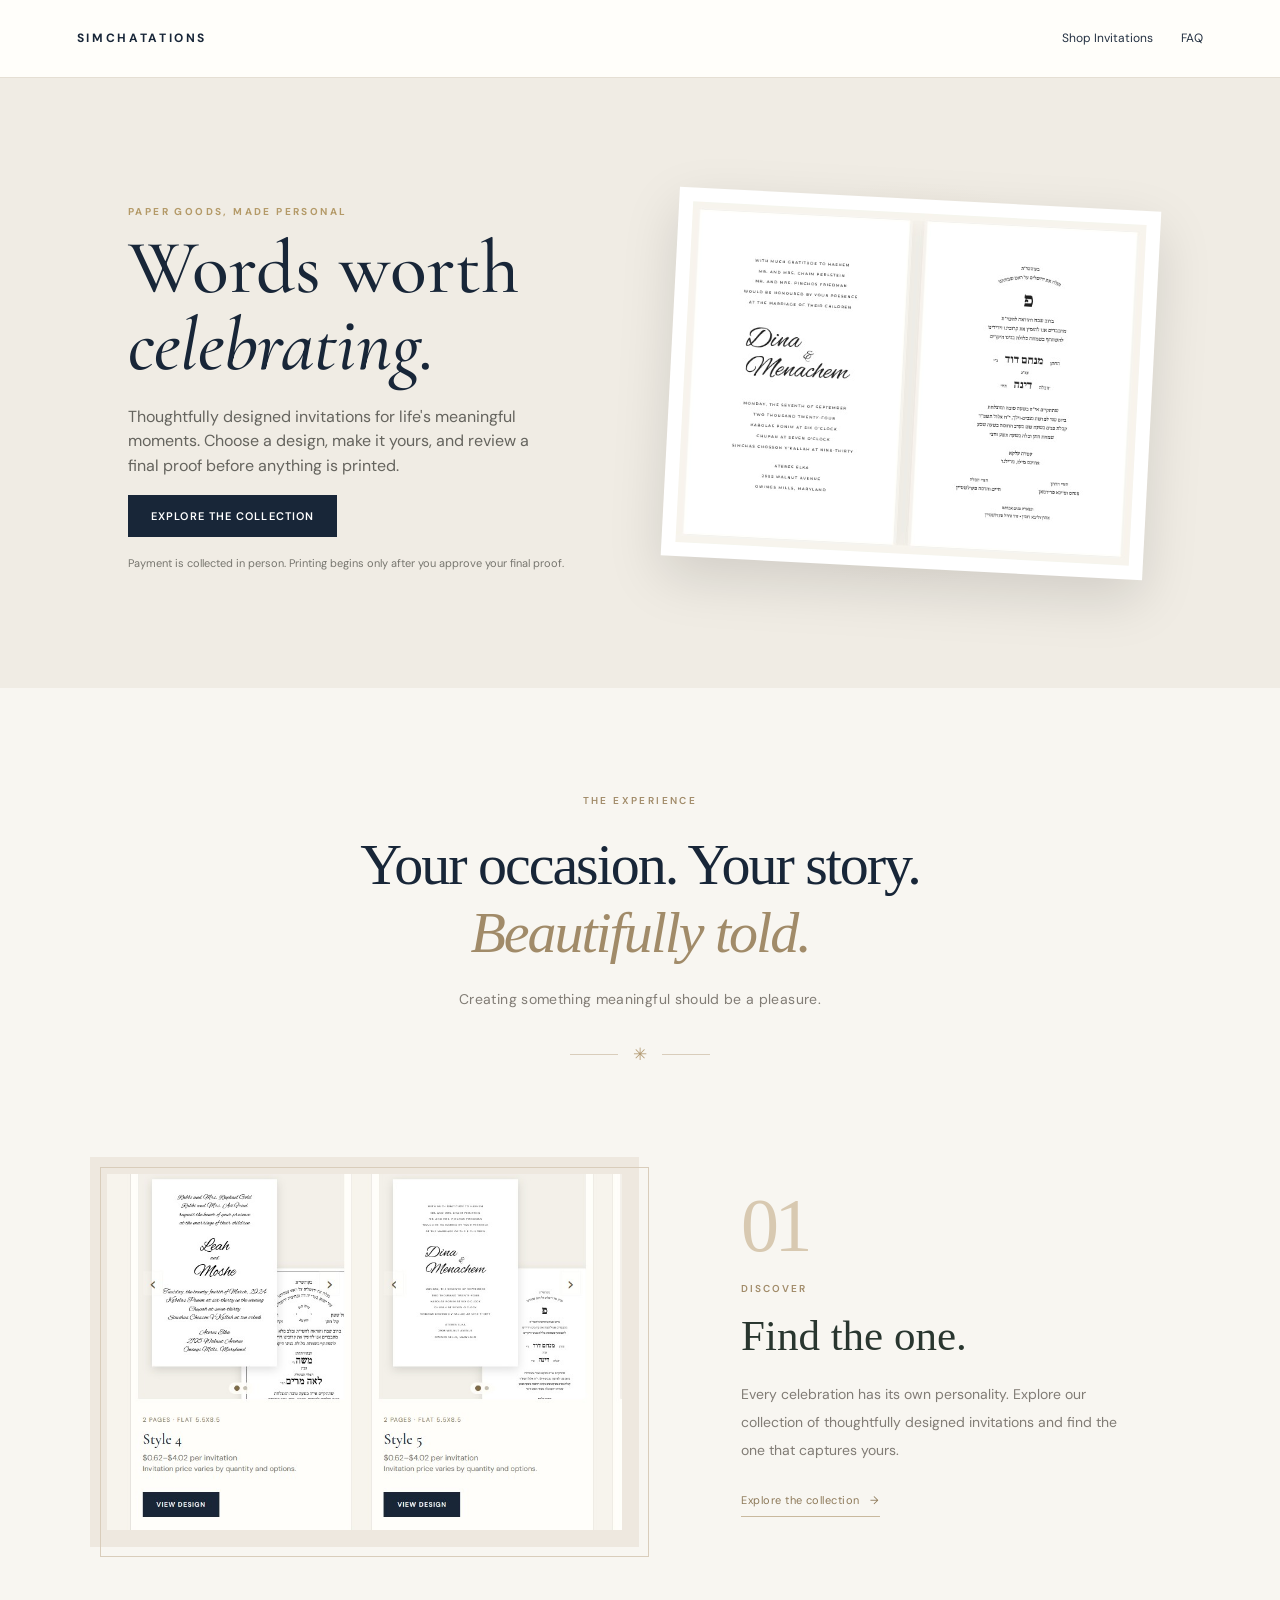
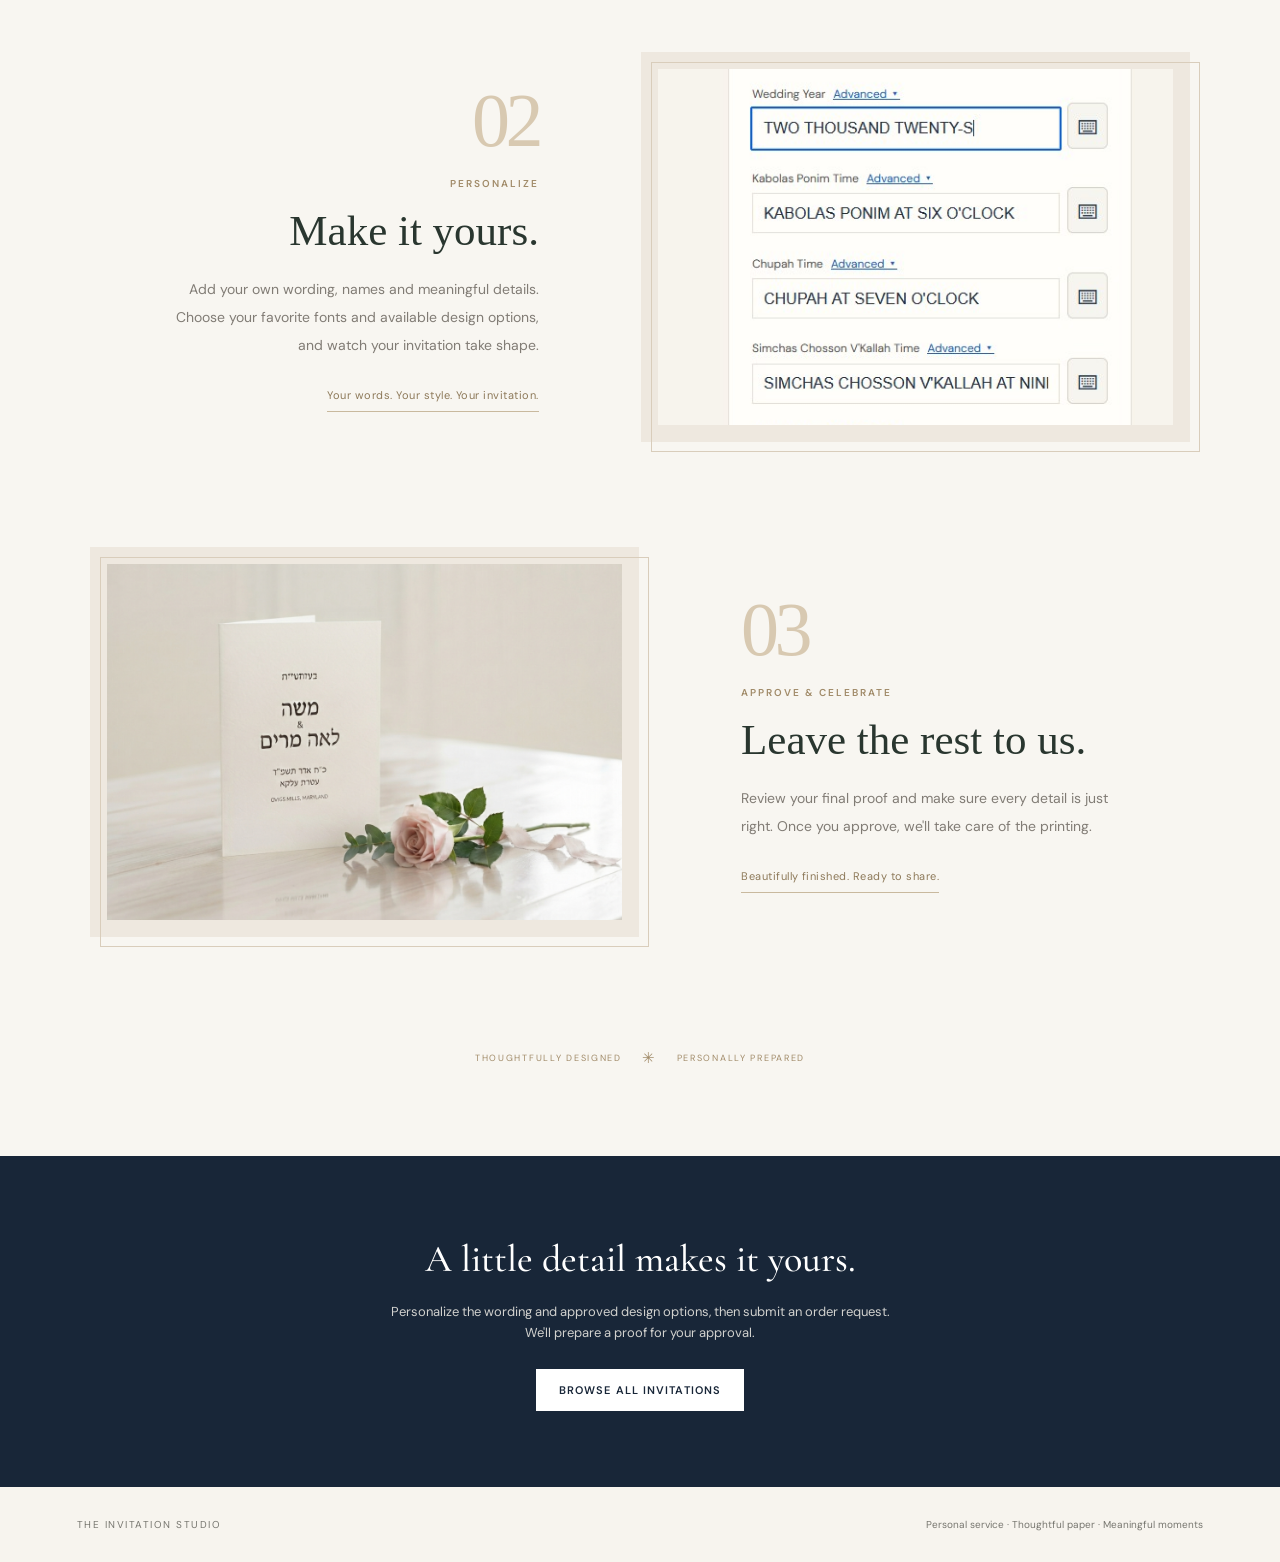
==== commit 23294594: "fix style 1. add FAQ page (needs work)" ====
--- a/index.html
+++ b/index.html
@@ -10,7 +10,8 @@
     <body>
         <header class="site-header">
             <a class="brand" href="index.html">SIMCHATATIONS</a>
-            <nav><a href="catalog/">Shop Invitations</a></nav>
+            <nav><a href="catalog/">Shop Invitations</a><a href="faq/">FAQ</a></nav>
+            
         </header>
         <main>
             <section class="hero">
